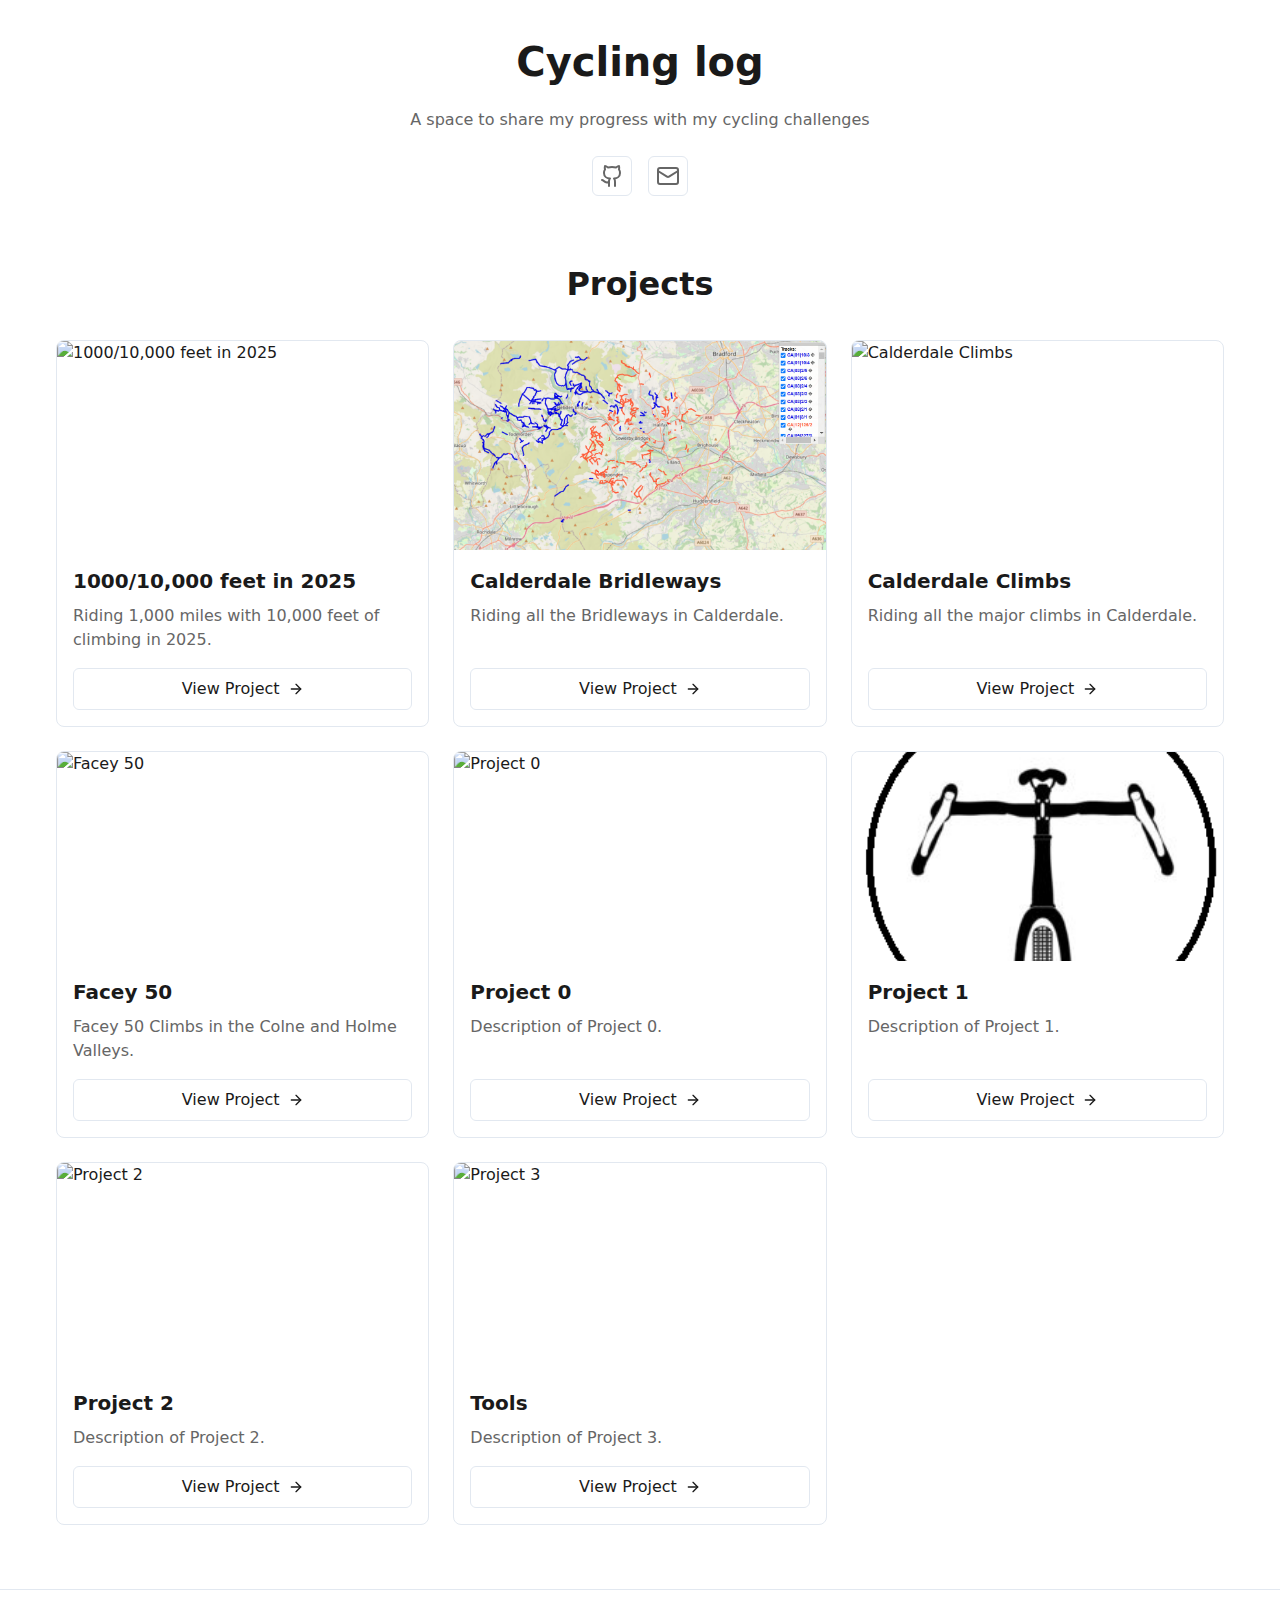
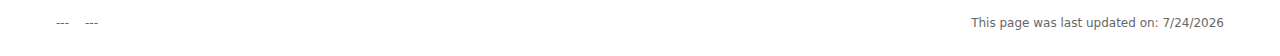
==== index.html @ 9b76b6e6 "update 100 miles map" ====
<!DOCTYPE html>
<html lang="en">
<head>
    <meta charset="UTF-8">
    <meta name="viewport" content="width=device-width, initial-scale=1.0">
    <title>Cycling Log</title>
    <link rel="stylesheet" href="styles.css">
</head>
<body>
    <main class="container">
        <!-- About Section -->
        <section class="about">
            <div class="about-content">
                <h1>Cycling log</h1>
                <p>A space to share my progress with my cycling challenges</p>
                <div class="social-links">
                    <a href="https://github.com" target="_blank" class="icon-button">
                        <svg xmlns="http://www.w3.org/2000/svg" width="24" height="24" viewBox="0 0 24 24" fill="none" stroke="currentColor" stroke-width="2" stroke-linecap="round" stroke-linejoin="round"><path d="M15 22v-4a4.8 4.8 0 0 0-1-3.5c3 0 6-2 6-5.5.08-1.25-.27-2.48-1-3.5.28-1.15.28-2.35 0-3.5 0 0-1 0-3 1.5-2.64-.5-5.36-.5-8 0C6 2 5 2 5 2c-.3 1.15-.3 2.35 0 3.5A5.403 5.403 0 0 0 4 9c0 3.5 3 5.5 6 5.5-.39.49-.68 1.05-.85 1.65-.17.6-.22 1.23-.15 1.85v4"/><path d="M9 18c-4.51 2-5-2-7-2"/></svg>
                        <span class="sr-only">GitHub</span>
                    </a>
                    <a href="mailto:phil.longworth@gmail.com" class="icon-button">
                        <svg xmlns="http://www.w3.org/2000/svg" width="24" height="24" viewBox="0 0 24 24" fill="none" stroke="currentColor" stroke-width="2" stroke-linecap="round" stroke-linejoin="round"><rect width="20" height="16" x="2" y="4" rx="2"/><path d="m22 7-8.97 5.7a1.94 1.94 0 0 1-2.06 0L2 7"/></svg>
                        <span class="sr-only">Email</span>
                    </a>
                </div>
            </div>
        </section>

        <!-- Projects Section -->
        <section class="projects">
            <h2>Projects</h2>
            <div class="project-grid">
                
                <article class="project-card">
                    <div class="project-image">
                        <img src="/placeholder.svg?height=400&width=600" alt="1000/10,000 feet in 2025" loading="lazy">
                    </div>
                    <div class="project-content">
                        <h3>1000/10,000 feet in 2025</h3>
                        <p>Riding 1,000 miles with 10,000 feet of climbing in 2025.</p>
                        <a href="1000miles.html" class="button">
                            <span>View Project</span>
                            <svg xmlns="http://www.w3.org/2000/svg" width="24" height="24" viewBox="0 0 24 24" fill="none" stroke="currentColor" stroke-width="2" stroke-linecap="round" stroke-linejoin="round"><path d="M5 12h14"/><path d="m12 5 7 7-7 7"/></svg>
                        </a>
                    </div>
                </article>

                <article class="project-card">
                    <div class="project-image">
                        <img src="/assets/images/calderdale-bridleways.png" alt="Calderdale Bridleways" loading="lazy">
                    </div>
                    <div class="project-content">
                        <h3>Calderdale Bridleways</h3>
                        <p>Riding all the Bridleways in Calderdale.</p>
                        <a href="calderdale-bridleways.html" class="button">
                            <span>View Project</span>
                            <svg xmlns="http://www.w3.org/2000/svg" width="24" height="24" viewBox="0 0 24 24" fill="none" stroke="currentColor" stroke-width="2" stroke-linecap="round" stroke-linejoin="round"><path d="M5 12h14"/><path d="m12 5 7 7-7 7"/></svg>
                        </a>
                    </div>


                </article>
                <article class="project-card">
                    <div class="project-image">
                        <img src="/placeholder.svg?height=400&width=600" alt="Calderdale Climbs" loading="lazy">
                    </div>
                    <div class="project-content">
                        <h3>Calderdale Climbs</h3>
                        <p>Riding all the major climbs in Calderdale.</p>
                        <a href="calderdale-climbs.html" class="button">
                            <span>View Project</span>
                            <svg xmlns="http://www.w3.org/2000/svg" width="24" height="24" viewBox="0 0 24 24" fill="none" stroke="currentColor" stroke-width="2" stroke-linecap="round" stroke-linejoin="round"><path d="M5 12h14"/><path d="m12 5 7 7-7 7"/></svg>
                        </a>
                    </div>
                </article>

                <article class="project-card">
                    <div class="project-image">
                        <img src="/placeholder.svg?height=400&width=600" alt="Facey 50" loading="lazy">
                    </div>
                    <div class="project-content">
                        <h3>Facey 50</h3>
                        <p>Facey 50 Climbs in the Colne and Holme Valleys.</p>
                        <a href="facey-fifty.html" class="button">
                            <span>View Project</span>
                            <svg xmlns="http://www.w3.org/2000/svg" width="24" height="24" viewBox="0 0 24 24" fill="none" stroke="currentColor" stroke-width="2" stroke-linecap="round" stroke-linejoin="round"><path d="M5 12h14"/><path d="m12 5 7 7-7 7"/></svg>
                        </a>
                    </div>
                </article>

                <article class="project-card">
                    <div class="project-image">
                        <img src="/placeholder.svg?height=400&width=600" alt="Project 0" loading="lazy">
                    </div>
                    <div class="project-content">
                        <h3>Project 0</h3>
                        <p>Description of Project 0.</p>
                        <a href="1000-10000.html" class="button">
                            <span>View Project</span>
                            <svg xmlns="http://www.w3.org/2000/svg" width="24" height="24" viewBox="0 0 24 24" fill="none" stroke="currentColor" stroke-width="2" stroke-linecap="round" stroke-linejoin="round"><path d="M5 12h14"/><path d="m12 5 7 7-7 7"/></svg>
                        </a>
                    </div>
                </article>

                <article class="project-card">
                    <div class="project-image">
                        <img src="assets/images/bike.png?height=400&width=600" alt="Project 1" loading="lazy">
                    </div>
                    <div class="project-content">
                        <h3>Project 1</h3>
                        <p>Description of Project 1.</p>
                        <a href="project1.html" class="button">
                            <span>View Project</span>
                            <svg xmlns="http://www.w3.org/2000/svg" width="24" height="24" viewBox="0 0 24 24" fill="none" stroke="currentColor" stroke-width="2" stroke-linecap="round" stroke-linejoin="round"><path d="M5 12h14"/><path d="m12 5 7 7-7 7"/></svg>
                        </a>
                    </div>
                </article>

                <article class="project-card">
                    <div class="project-image">
                        <img src="/placeholder.svg?height=400&width=600" alt="Project 2" loading="lazy">
                    </div>
                    <div class="project-content">
                        <h3>Project 2</h3>
                        <p>Description of Project 2.</p>
                        <a href="1000-miles-map.html" class="button">
                            <span>View Project</span>
                            <svg xmlns="http://www.w3.org/2000/svg" width="24" height="24" viewBox="0 0 24 24" fill="none" stroke="currentColor" stroke-width="2" stroke-linecap="round" stroke-linejoin="round"><path d="M5 12h14"/><path d="m12 5 7 7-7 7"/></svg>
                        </a>
                    </div>
                </article>

                <article class="project-card">
                    <div class="project-image">
                        <img src="/placeholder.svg?height=400&width=600" alt="Project 3" loading="lazy">
                    </div>
                    <div class="project-content">
                        <h3>Tools</h3>
                        <p>Description of Project 3.</p>
                        <a href="tools.html" class="button">
                            <span>View Project</span>
                            <svg xmlns="http://www.w3.org/2000/svg" width="24" height="24" viewBox="0 0 24 24" fill="none" stroke="currentColor" stroke-width="2" stroke-linecap="round" stroke-linejoin="round"><path d="M5 12h14"/><path d="m12 5 7 7-7 7"/></svg>
                        </a>
                    </div>
                </article>
            </div>
        </section>
    </main>

    <footer>
        <div class="footer-content">
           
            <nav>
                <a href="#">---</a>
                <a href="#">---</a>

            </nav>
            <p>This page was last updated on: <span id="last-updated"></span></p>

    <script src="script.js"></script>

        </div>
    </footer>
</body>
</html>
---- styles.css ----
/* Reset and base styles */
* {
    margin: 0;
    padding: 0;
    box-sizing: border-box;
}

body {
    font-family: system-ui, -apple-system, BlinkMacSystemFont, 'Segoe UI', Roboto, sans-serif;
    line-height: 1.5;
    color: #1a1a1a;
    background-color: #ffffff;
}

.sr-only {
    position: absolute;
    width: 1px;
    height: 1px;
    padding: 0;
    margin: -1px;
    overflow: hidden;
    clip: rect(0, 0, 0, 0);
    border: 0;
}

/* Layout */
.container {
    max-width: 1200px;
    margin: 0 auto;
    padding: 0 1rem;
}

/* About section */
.about {
    padding: 2rem 0;
    text-align: center;
}

.about h1 {
    font-size: 2.5rem;
    font-weight: bold;
    margin-bottom: 1rem;
}

.about p {
    max-width: 700px;
    margin: 0 auto 1.5rem;
    color: #666;
}

.social-links {
    display: flex;
    gap: 1rem;
    justify-content: center;
}

.icon-button {
    display: inline-flex;
    align-items: center;
    justify-content: center;
    width: 2.5rem;
    height: 2.5rem;
    border: 1px solid #e2e8f0;
    border-radius: 0.375rem;
    color: #666;
    transition: all 0.2s;
}

.icon-button:hover {
    background-color: #f8fafc;
}

/* Projects section */
.projects {
    padding: 2rem 0;
}

.projects h2 {
    font-size: 2rem;
    text-align: center;
    margin-bottom: 2rem;
}

.project-grid {
    display: grid;
    gap: 1.5rem;
    grid-template-columns: repeat(auto-fit, minmax(300px, 1fr));
}

.project-card {
    border: 1px solid #e2e8f0;
    border-radius: 0.5rem;
    overflow: hidden;
    display: flex;
    flex-direction: column;
}

.project-image {
    position: relative;
    padding-top: 56.25%; /* 16:9 aspect ratio */
}

.project-image img {
    position: absolute;
    top: 0;
    left: 0;
    width: 100%;
    height: 100%;
    object-fit: cover;
    transition: transform 0.2s;
}

.project-image img:hover {
    transform: scale(1.05);
}

.project-content {
    padding: 1rem;
    flex-grow: 1;
    display: flex;
    flex-direction: column;
}

.project-content h3 {
    font-size: 1.25rem;
    margin-bottom: 0.5rem;
}

.project-content p {
    color: #666;
    margin-bottom: 1rem;
    flex-grow: 1;
}

.button {
    display: inline-flex;
    align-items: center;
    justify-content: center;
    padding: 0.5rem 1rem;
    border: 1px solid #e2e8f0;
    border-radius: 0.375rem;
    color: inherit;
    text-decoration: none;
    transition: all 0.2s;
    width: 100%;
}

.button:hover {
    background-color: #f8fafc;
}

.button svg {
    width: 1rem;
    height: 1rem;
    margin-left: 0.5rem;
}

/* Footer */
footer {
    border-top: 1px solid #e2e8f0;
    padding: 1.5rem 0;
    margin-top: 2rem;
}

.footer-content {
    max-width: 1200px;
    margin: 0 auto;
    padding: 0 1rem;
    display: flex;
    flex-direction: column;
    align-items: center;
    gap: 0.5rem;
    text-align: center;
}

@media (min-width: 640px) {
    .footer-content {
        flex-direction: row;
        justify-content: space-between;
    }
}

footer p {
    color: #666;
    font-size: 0.75rem;
}

footer nav {
    display: flex;
    gap: 1rem;
}

footer a {
    color: #666;
    text-decoration: none;
    font-size: 0.75rem;
}

footer a:hover {
    text-decoration: underline;
}

/* Project page specific styles */
.project-header {
    text-align: center;
    padding: 2rem 0;
}

.project-header h1 {
    font-size: 2.5rem;
    margin-bottom: 1rem;
}

.project-details {
    max-width: 800px;
    margin: 0 auto;
    padding: 2rem 0;
}

.project-image-full {
    width: 100%;
    height: auto;
    border-radius: 0.5rem;
    margin-bottom: 2rem;
}

.back-link {
    display: inline-flex;
    align-items: center;
    margin-top: 2rem;
    color: #666;
    text-decoration: none;
}

.back-link:hover {
    text-decoration: underline;
}

.back-link svg {
    width: 1rem;
    height: 1rem;
    margin-right: 0.5rem;
}
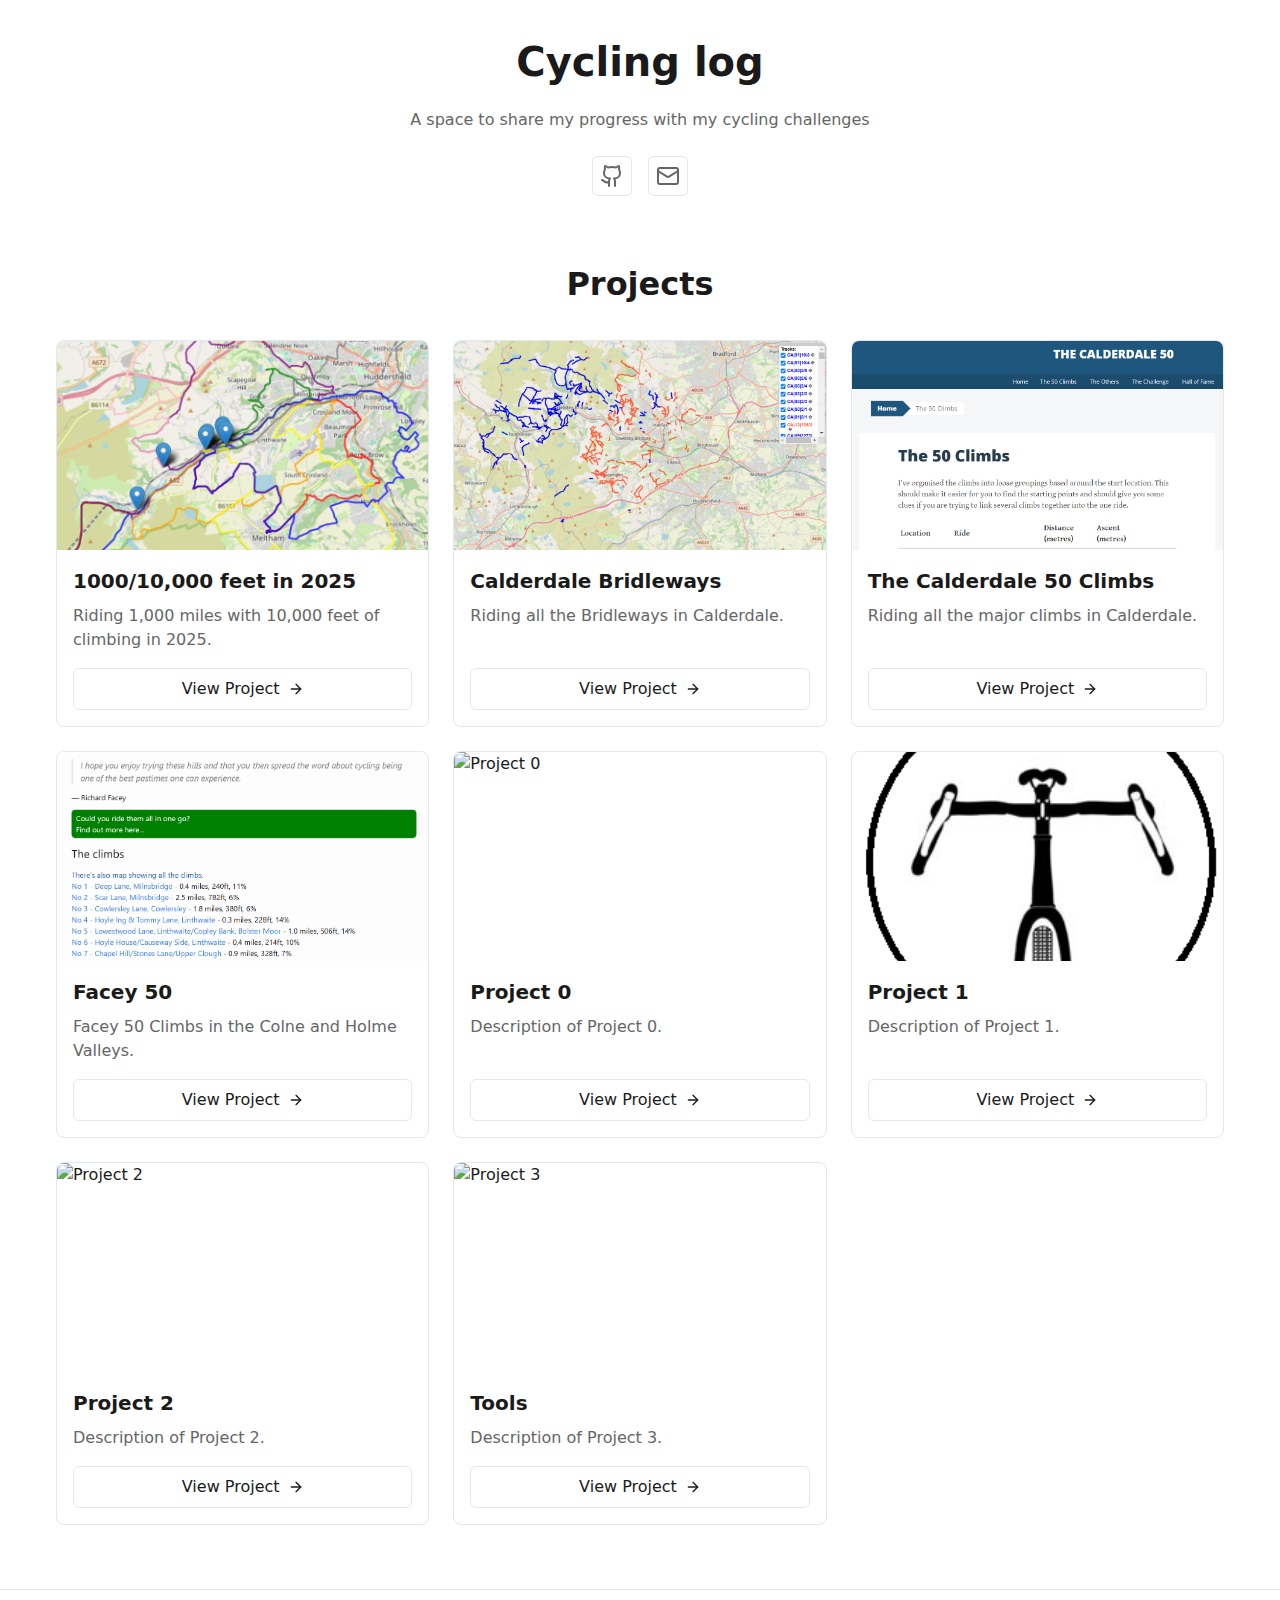
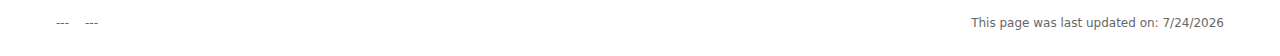
==== commit f45bd6f6: "Added various images" ====
--- a/index.html
+++ b/index.html
@@ -33,12 +33,12 @@
                 
                 <article class="project-card">
                     <div class="project-image">
-                        <img src="/placeholder.svg?height=400&width=600" alt="1000/10,000 feet in 2025" loading="lazy">
+                        <img src="/assets/images/1000miles.png" alt="1000/10,000 feet in 2025" loading="lazy">
                     </div>
                     <div class="project-content">
                         <h3>1000/10,000 feet in 2025</h3>
                         <p>Riding 1,000 miles with 10,000 feet of climbing in 2025.</p>
-                        <a href="1000miles.html" class="button">
+                        <a href="1000-miles-project.html" class="button">
                             <span>View Project</span>
                             <svg xmlns="http://www.w3.org/2000/svg" width="24" height="24" viewBox="0 0 24 24" fill="none" stroke="currentColor" stroke-width="2" stroke-linecap="round" stroke-linejoin="round"><path d="M5 12h14"/><path d="m12 5 7 7-7 7"/></svg>
                         </a>
@@ -52,7 +52,7 @@
                     <div class="project-content">
                         <h3>Calderdale Bridleways</h3>
                         <p>Riding all the Bridleways in Calderdale.</p>
-                        <a href="calderdale-bridleways.html" class="button">
+                        <a href="calderdale-bridleways-project.html" class="button">
                             <span>View Project</span>
                             <svg xmlns="http://www.w3.org/2000/svg" width="24" height="24" viewBox="0 0 24 24" fill="none" stroke="currentColor" stroke-width="2" stroke-linecap="round" stroke-linejoin="round"><path d="M5 12h14"/><path d="m12 5 7 7-7 7"/></svg>
                         </a>
@@ -62,12 +62,12 @@
                 </article>
                 <article class="project-card">
                     <div class="project-image">
-                        <img src="/placeholder.svg?height=400&width=600" alt="Calderdale Climbs" loading="lazy">
+                        <img src="/assets/images/calderdale-50.png" alt="The Calderdale 50 Climbs" loading="lazy">
                     </div>
                     <div class="project-content">
-                        <h3>Calderdale Climbs</h3>
+                        <h3>The Calderdale 50 Climbs</h3>
                         <p>Riding all the major climbs in Calderdale.</p>
-                        <a href="calderdale-climbs.html" class="button">
+                        <a href="calderdale-climbs-project.html" class="button">
                             <span>View Project</span>
                             <svg xmlns="http://www.w3.org/2000/svg" width="24" height="24" viewBox="0 0 24 24" fill="none" stroke="currentColor" stroke-width="2" stroke-linecap="round" stroke-linejoin="round"><path d="M5 12h14"/><path d="m12 5 7 7-7 7"/></svg>
                         </a>
@@ -76,12 +76,12 @@
 
                 <article class="project-card">
                     <div class="project-image">
-                        <img src="/placeholder.svg?height=400&width=600" alt="Facey 50" loading="lazy">
+                        <img src="/assets/images/facey-fifty.png" alt="Facey 50" loading="lazy">
                     </div>
                     <div class="project-content">
                         <h3>Facey 50</h3>
                         <p>Facey 50 Climbs in the Colne and Holme Valleys.</p>
-                        <a href="facey-fifty.html" class="button">
+                        <a href="facey-fifty-project.html" class="button">
                             <span>View Project</span>
                             <svg xmlns="http://www.w3.org/2000/svg" width="24" height="24" viewBox="0 0 24 24" fill="none" stroke="currentColor" stroke-width="2" stroke-linecap="round" stroke-linejoin="round"><path d="M5 12h14"/><path d="m12 5 7 7-7 7"/></svg>
                         </a>
@@ -95,7 +95,7 @@
                     <div class="project-content">
                         <h3>Project 0</h3>
                         <p>Description of Project 0.</p>
-                        <a href="1000-10000.html" class="button">
+                        <a href="project0.html" class="button">
                             <span>View Project</span>
                             <svg xmlns="http://www.w3.org/2000/svg" width="24" height="24" viewBox="0 0 24 24" fill="none" stroke="currentColor" stroke-width="2" stroke-linecap="round" stroke-linejoin="round"><path d="M5 12h14"/><path d="m12 5 7 7-7 7"/></svg>
                         </a>
@@ -123,7 +123,7 @@
                     <div class="project-content">
                         <h3>Project 2</h3>
                         <p>Description of Project 2.</p>
-                        <a href="1000-miles-map.html" class="button">
+                        <a href="project2.html" class="button">
                             <span>View Project</span>
                             <svg xmlns="http://www.w3.org/2000/svg" width="24" height="24" viewBox="0 0 24 24" fill="none" stroke="currentColor" stroke-width="2" stroke-linecap="round" stroke-linejoin="round"><path d="M5 12h14"/><path d="m12 5 7 7-7 7"/></svg>
                         </a>
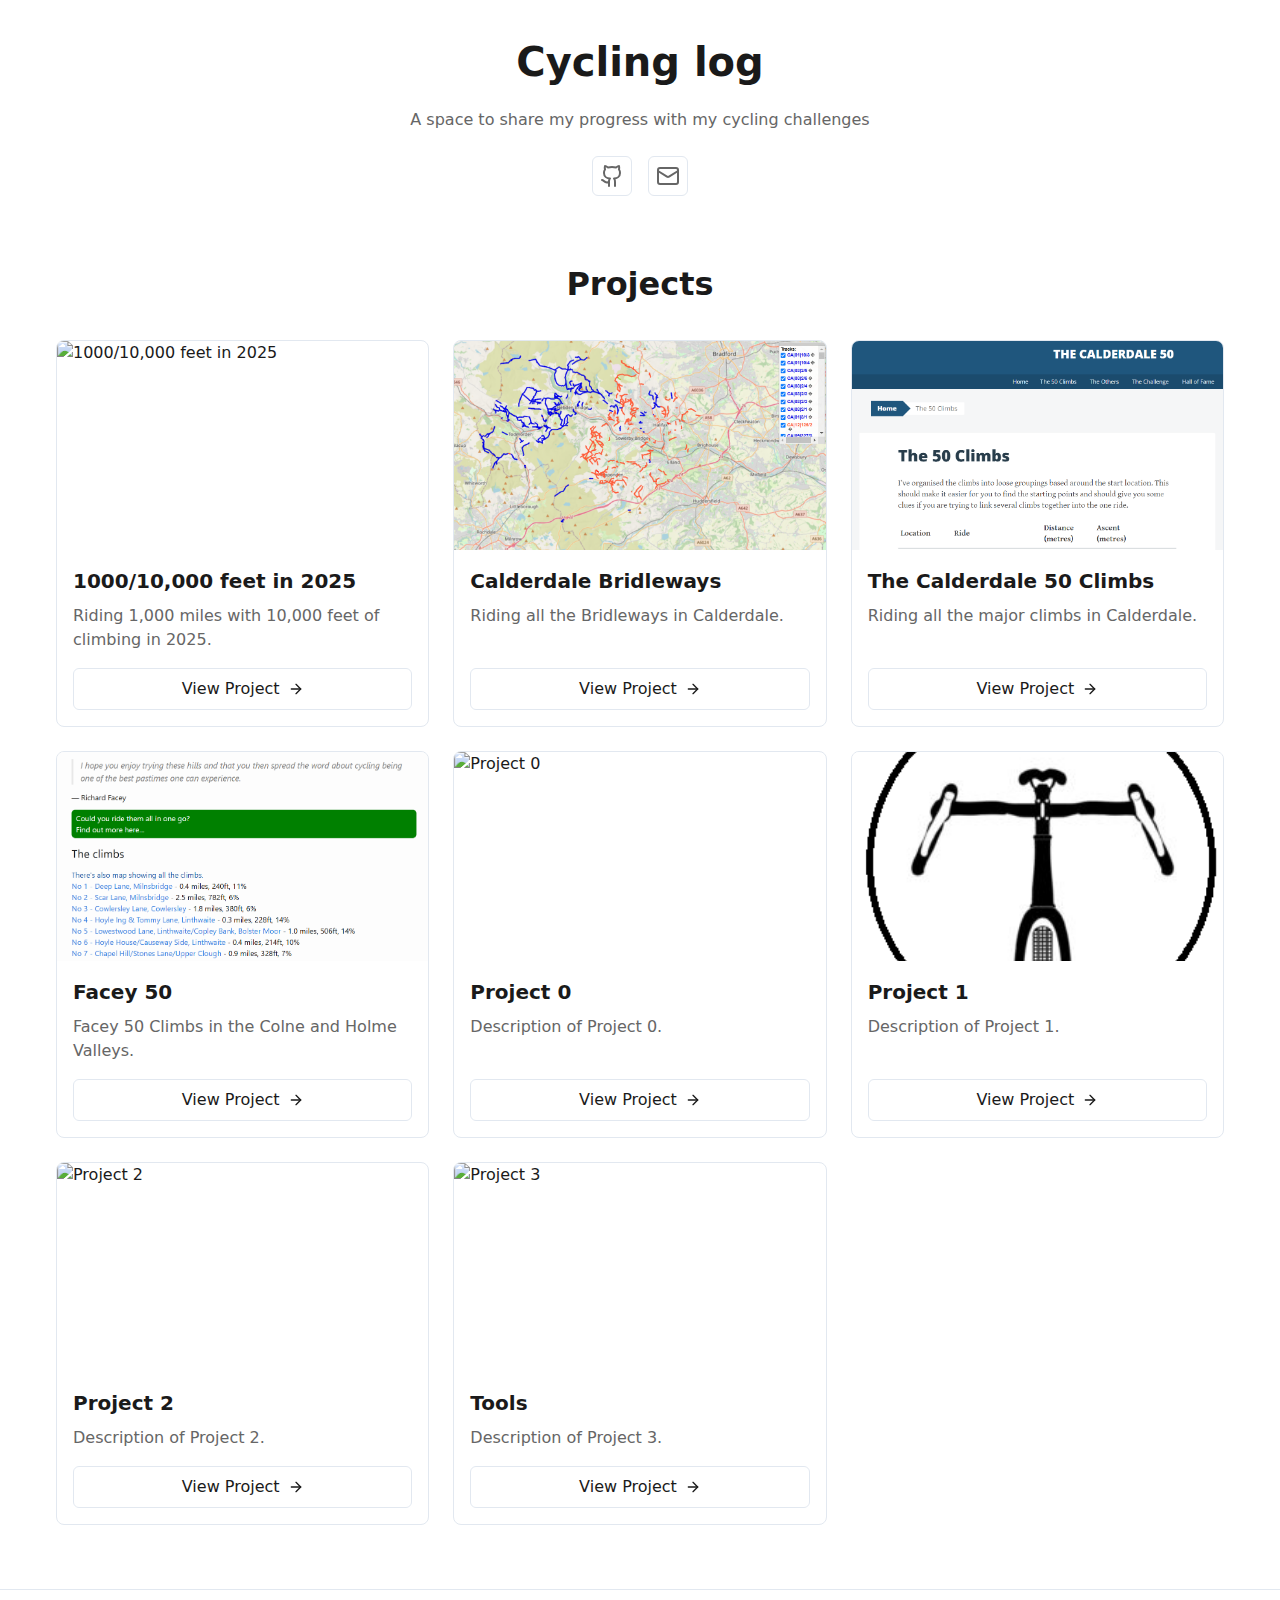
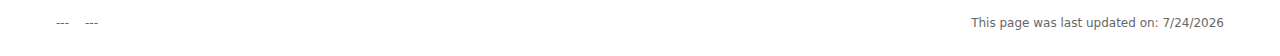
==== commit c4953cd8: "Update index.html image url" ====
--- a/index.html
+++ b/index.html
@@ -33,7 +33,7 @@
                 
                 <article class="project-card">
                     <div class="project-image">
-                        <img src="/assets/images/1000miles.png" alt="1000/10,000 feet in 2025" loading="lazy">
+                        <img src="https://github.com/phillongworth/cyclinglog/blob/main/assets/images/1000miles.png" alt="1000/10,000 feet in 2025" loading="lazy">
                     </div>
                     <div class="project-content">
                         <h3>1000/10,000 feet in 2025</h3>
@@ -162,4 +162,4 @@
         </div>
     </footer>
 </body>
-</html>+</html>
--- a/styles.css
+++ b/styles.css
@@ -218,7 +218,7 @@
 }
 
 .project-image-full {
-    width: 100%;
+    width: 50%;
     height: auto;
     border-radius: 0.5rem;
     margin-bottom: 2rem;
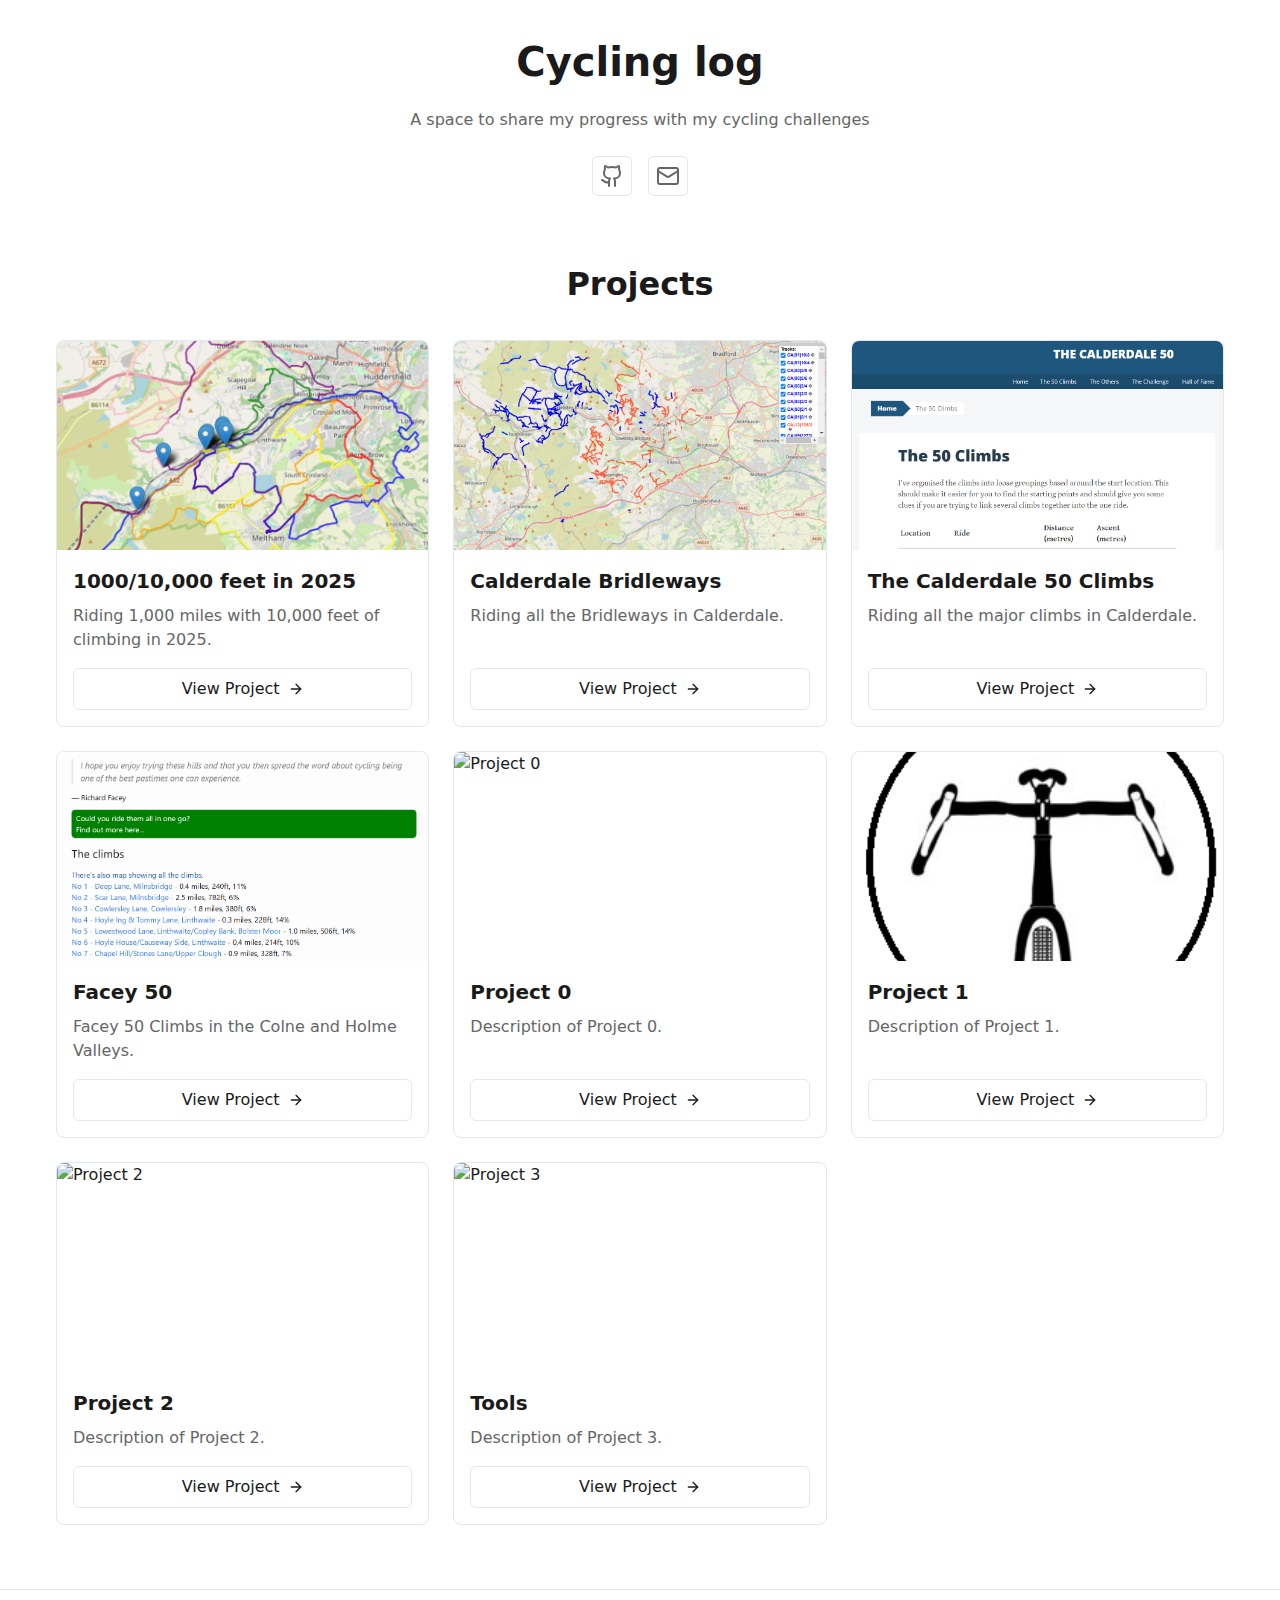
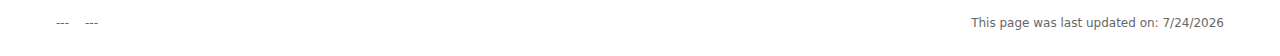
==== commit ef84c5fb: "Update index.html image link" ====
--- a/index.html
+++ b/index.html
@@ -33,7 +33,7 @@
                 
                 <article class="project-card">
                     <div class="project-image">
-                        <img src="https://github.com/phillongworth/cyclinglog/blob/main/assets/images/1000miles.png" alt="1000/10,000 feet in 2025" loading="lazy">
+                        <img src="assets/images/1000miles.png" alt="1000/10,000 feet in 2025" loading="lazy">
                     </div>
                     <div class="project-content">
                         <h3>1000/10,000 feet in 2025</h3>
